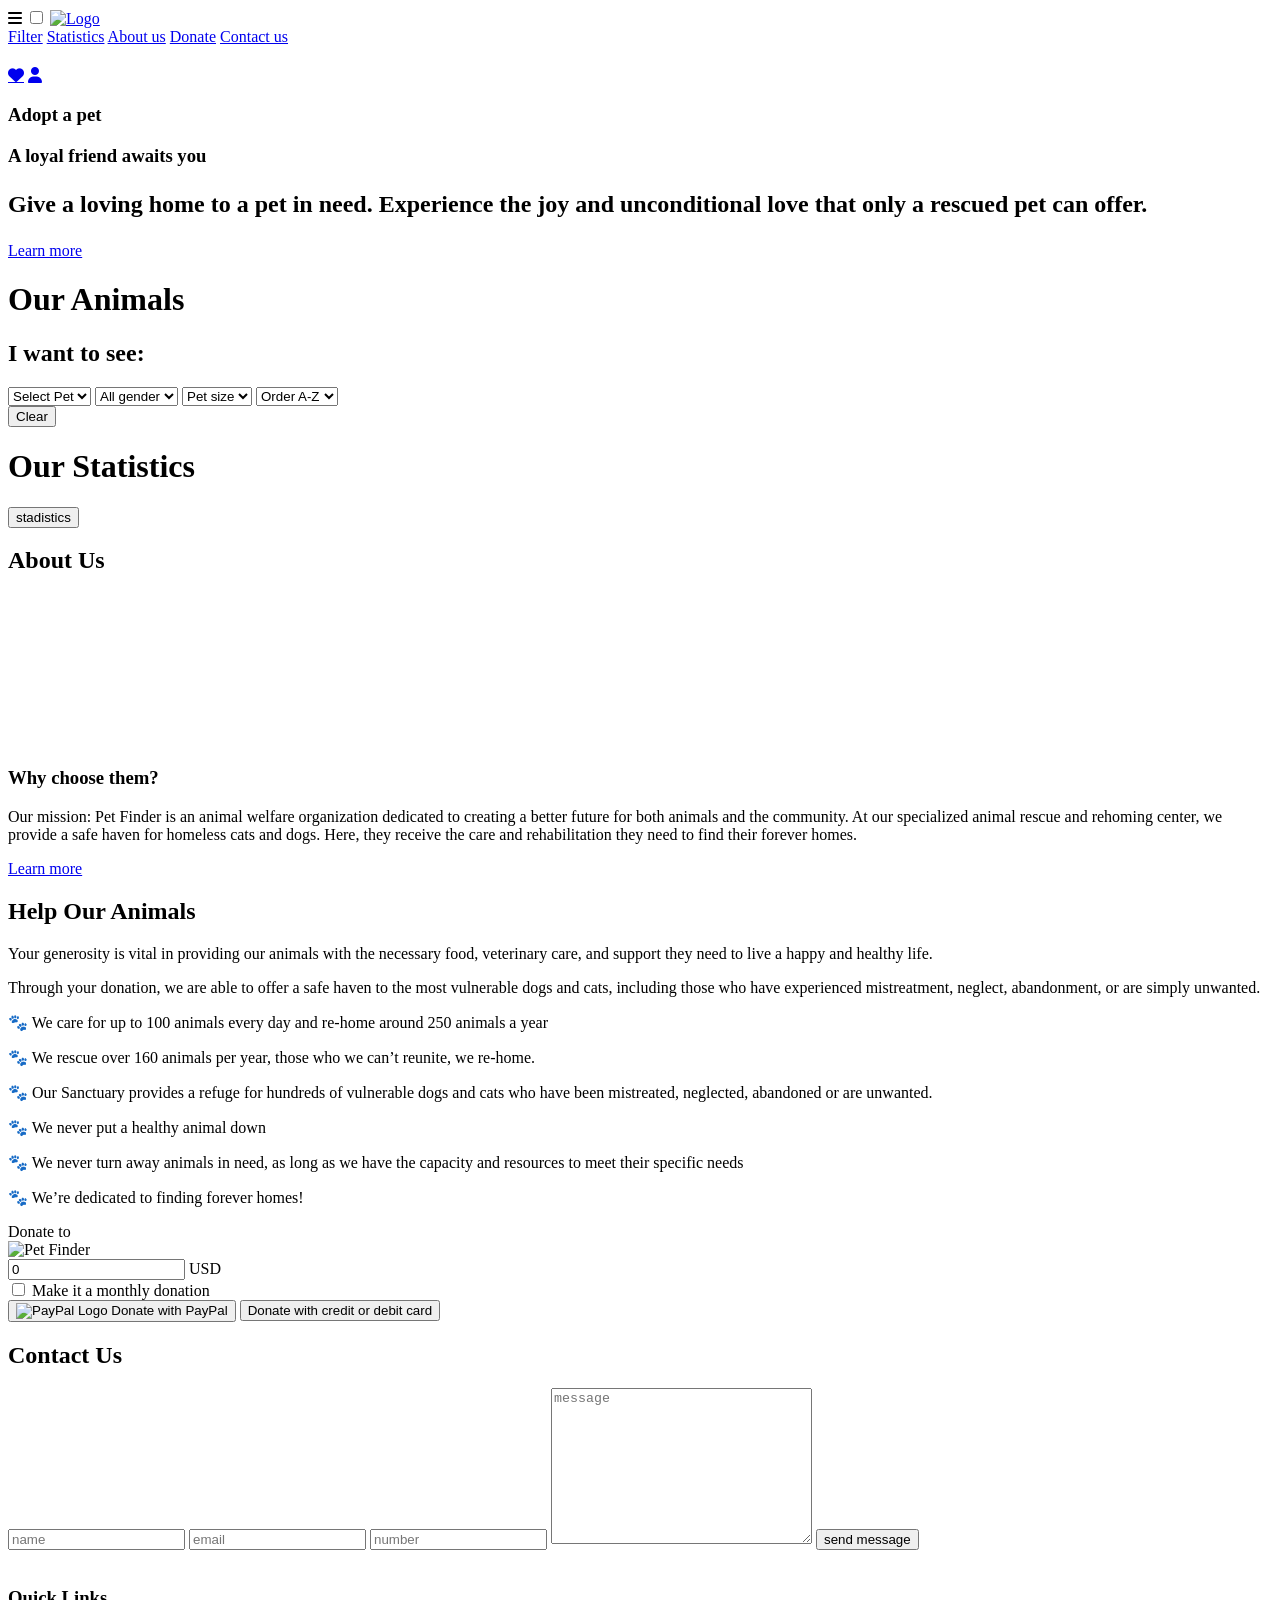
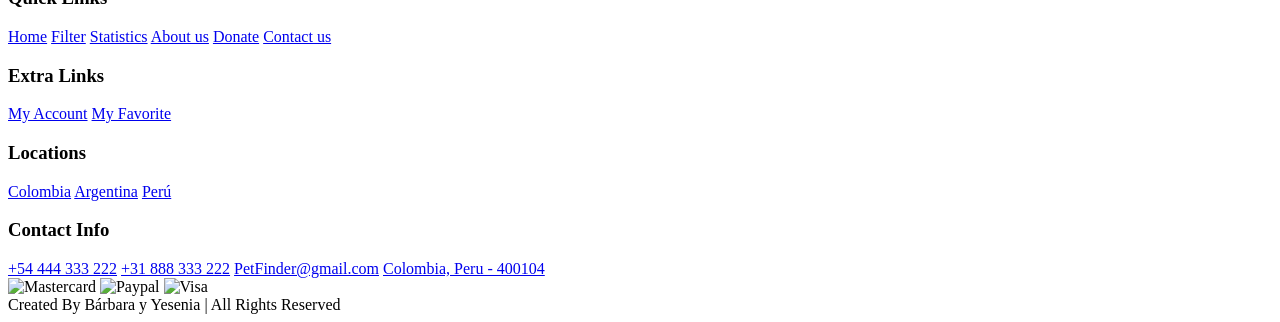
==== docs/index.html @ 709a4dfe "ultimos cambios para subir" ====
<!DOCTYPE html>
<html lang="en">

<head>
  <meta charset="utf-8">
  <meta http-equiv="X-UA-compatible" content="IE-edge">
  <meta name="viewport" content="width=device-width, initial-scale=1.0">
  <title>Pet Finder</title>

  <link rel="stylesheet" href="style.css">
  <link rel="stylesheet" href="https://cdnjs.cloudflare.com/ajax/libs/font-awesome/6.5.2/css/all.min.css">
</head>

<body>
  <header>
    <label for="toggler" class="fas fa-bars"></label>
    <input type="checkbox" name="" id="toggler">
    <a href="#"><img src="img/Logo (1).png" alt="Logo" class="logo"></a>
    <nav class="navbar">
      <a href="#filterSelect">Filter</a>
      <a href="#stadistics">Statistics</a>
      <a href="#animals">About us</a>
      <a href="#donate">Donate</a>
      <a href="#contact">Contact us</a>
    </nav>
    <h1></h1>
    <div class="icons">
      <a href="#" class="fas fa-heart"></a>
      <a href="#" class="fas fa-user"></a>
    </div>
  </header>

  <section class="home" id="home">
    <div class="content">
      <h3>Adopt a pet</h3>
      <h3><span>A loyal friend awaits you</span></h3>
      <h2>
        <p>Give a loving home to a pet in need. Experience the joy and unconditional love that only a rescued pet can
          offer.</p>
      </h2>
      <a href="#" class="btn">Learn more</a>
    </div>
  </section>

  <h1 class="heading" id="filterSelect"> Our Animals </h1>
  <main>
    <div class="filter-container">
      <h2 class="handle">
        <span class="label-style">I want to see:</span>
      </h2>
      <div class="content">
        <label for="filter-select"></label>
        <select id="filter-select" name="campo">
          <option value="">Select Pet</option>
          <option value="Dog">Dog</option>
          <option value="Cat">Cat</option>
        </select>

        <label for="gender-select"></label>
        <select id="gender-select" name="campo1" data-testid="select-filter">
          <option value="">All gender</option>
          <option value="Female">Female</option>
          <option value="Male">Male</option>
        </select>

        <label for="size-select"></label>
        <select id="size-select" name="campo2">
          <option value="">Pet size</option>
          <option value="Small">Small</option>
          <option value="Big">Big</option>
        </select>

        <label for="ordenar"></label>
        <select data-testid="select-sort" name="sort" id="ordenar">
          <option value="">Order A-Z</option>
          <option value="asc">A-Z</option>
          <option value="desc">Z-A</option>
        </select>

        <div id="button-container">
          <button id="reset-button">Clear</button>
        </div>
      </div>
    </div>
  </main>

  <div id="root" class="picture"></div>

  <h1 class="heading" id="stadistics"> Our Statistics</h1>
  <div class="contenedorStadisticas">
    <script type="text/javascript" src="https://www.gstatic.com/charts/loader.js"></script>
    <script type="text/javascript">
      google.charts.load('current', { 'packages': ['corechart'] });
      google.charts.setOnLoadCallback(drawChart);

      function drawChart() {
        var data = google.visualization.arrayToDataTable([
          ['Task', 'Hours per Day'],
          ['Dog', 50.50],
          ['Cat', 50.50],
          ['Male', 45.83],
          ['Female', 54.17],
          ['Small', 3.36],
          ['Big', 2.4],
        ]);

        var options = {
          width: 800,
          height: 600,
          pieSliceText: 'percentage',
        };

        var chart = new google.visualization.PieChart(document.getElementById('piechart'));
        chart.draw(data, options);
      }
    </script>
    <div id="chart_wrap">
      <div id="piechart"></div>
    </div>
    <div id="results"></div>
    <button id="compute-stats-btn">stadistics</button>
  </div>



  <section class="our" id="animals">
    <h1 class="heading">About Us</h1>
    <div class="row">
      <div class="video-contain">
        <video src="img/volunteer.mp4" loop autoplay muted></video>
      </div>
      <div class="content">
        <h3>Why choose them?</h3>
        <p>Our mission: Pet Finder is an animal welfare organization dedicated to creating a better future for both
          animals and the community. At our specialized animal rescue and rehoming center, we provide a safe haven for
          homeless cats and dogs. Here, they receive the care and rehabilitation they need to find their forever homes.
        </p>
        <a href="#" class="btn">Learn more</a>
      </div>
    </div>
  </section>
  <section>
    <h1 class="heading" id="donate"> Help Our Animals </h1>
    <div class="container-help-our-animals">
      <div class="content-help-our-animals">
        <p> Your generosity is vital in providing our animals with the necessary food, veterinary care, and support they
          need to live a happy and healthy life.</p>
        <p> Through your donation, we are able to offer a safe haven to the most vulnerable dogs and cats, including
          those who have experienced mistreatment, neglect, abandonment, or are simply unwanted.</p>
        <p> 🐾 We care for up to 100 animals every day and re-home around 250 animals a year</p>
        <p> 🐾 We rescue over 160 animals per year, those who we can’t reunite, we re-home.</p>
        <p> 🐾 Our Sanctuary provides a refuge for hundreds of vulnerable dogs and cats who have been mistreated,
          neglected, abandoned or are unwanted.</p>
        <p> 🐾 We never put a healthy animal down</p>
        <p> 🐾 We never turn away animals in need, as long as we have the capacity and resources to meet their specific
          needs</p>
        <p> 🐾 We’re dedicated to finding forever homes!</p>
      </div>
      <div class="donation-box">
        <span>Donate to</span>
        <div class="logo">
          <img src="img/Logo (1).png" alt="Pet Finder">
        </div>
        <div class="amount">
          <label for="donation-amount"></label>
          <input type="number" value="0" min="0" step="1" id="donation-amount">
          <span class="currency">USD</span>
        </div>
        <div class="checkbox-container">
          <label for="monthly-donation">
            <input type="checkbox" id="monthly-donation">
            <span class="make">Make it a monthly donation</span>
          </label>
        </div>
        <button class="paypal-button">
          <img
            src="https://images.crunchbase.com/image/upload/c_pad,h_256,w_256,f_auto,q_auto:eco,dpr_1/v1447476896/lcrdrlh1hfa0nbl9ycy3.png"
            alt="PayPal Logo" class="paypal-logo">
          Donate with PayPal
        </button>
        <button class="card-button">Donate with credit or debit card</button>
      </div>
    </div>
  </section>
  <section class="contact" id="contact">
    <h1 class="heading">Contact Us </h1>
    <div class="row">
      <form action="">
        <input type="text" placeholder="name" class="box">
        <input type="email" placeholder="email" class="box">
        <input type="number" placeholder="number" class="box">
        <textarea name="" class="box" placeholder="message" cols="30" rows="10"></textarea>
        <input type="submit" value="send message" class="btn">
      </form>
      <div class="image">
        <img src="img/send.png" alt="">
      </div>
    </div>
  </section>

  <section class="footer-top">
    <div class="footer-column">
      <div class="box">
        <h3>Quick Links</h3>
        <a href="#">Home</a>
        <a href="#">Filter</a>
        <a href="#">Statistics</a>
        <a href="#animals">About us</a>
        <a href="#donate">Donate</a>
        <a href="#contact">Contact us</a>
      </div>

      <div class="box">
        <h3>Extra Links</h3>
        <a href="#">My Account</a>
        <a href="#">My Favorite</a>
      </div>

      <div class="box">
        <h3>Locations</h3>
        <a href="#">Colombia</a>
        <a href="#">Argentina</a>
        <a href="#">Perú</a>
      </div>

      <div class="box">
        <h3>Contact Info</h3>
        <a href="#">+54 444 333 222</a>
        <a href="#">+31 888 333 222</a>
        <a href="mailto:PetFinder@gmail.com">PetFinder@gmail.com</a>
        <a href="#">Colombia, Peru - 400104</a>
        <div class="payment-methods">
          <img src="https://ps.w.org/woo-mpgs/assets/icon-256x256.jpg?rev=2087215" alt="Mastercard">
          <img src="https://cdn.iconscout.com/icon/free/png-256/free-paypal-58-711793.png?f=webp" alt="Paypal">
          <img src="https://companiesmarketcap.com/img/company-logos/256/V.png" alt="Visa">
        </div>
      </div>
    </div>
    <footer>
      <div class="highlight">Created By <span>Bárbara y Yesenia</span> | All Rights Reserved</div>
    </footer>
  </section>
  <script src="main.js" type="module"></script>
</body>

</html>
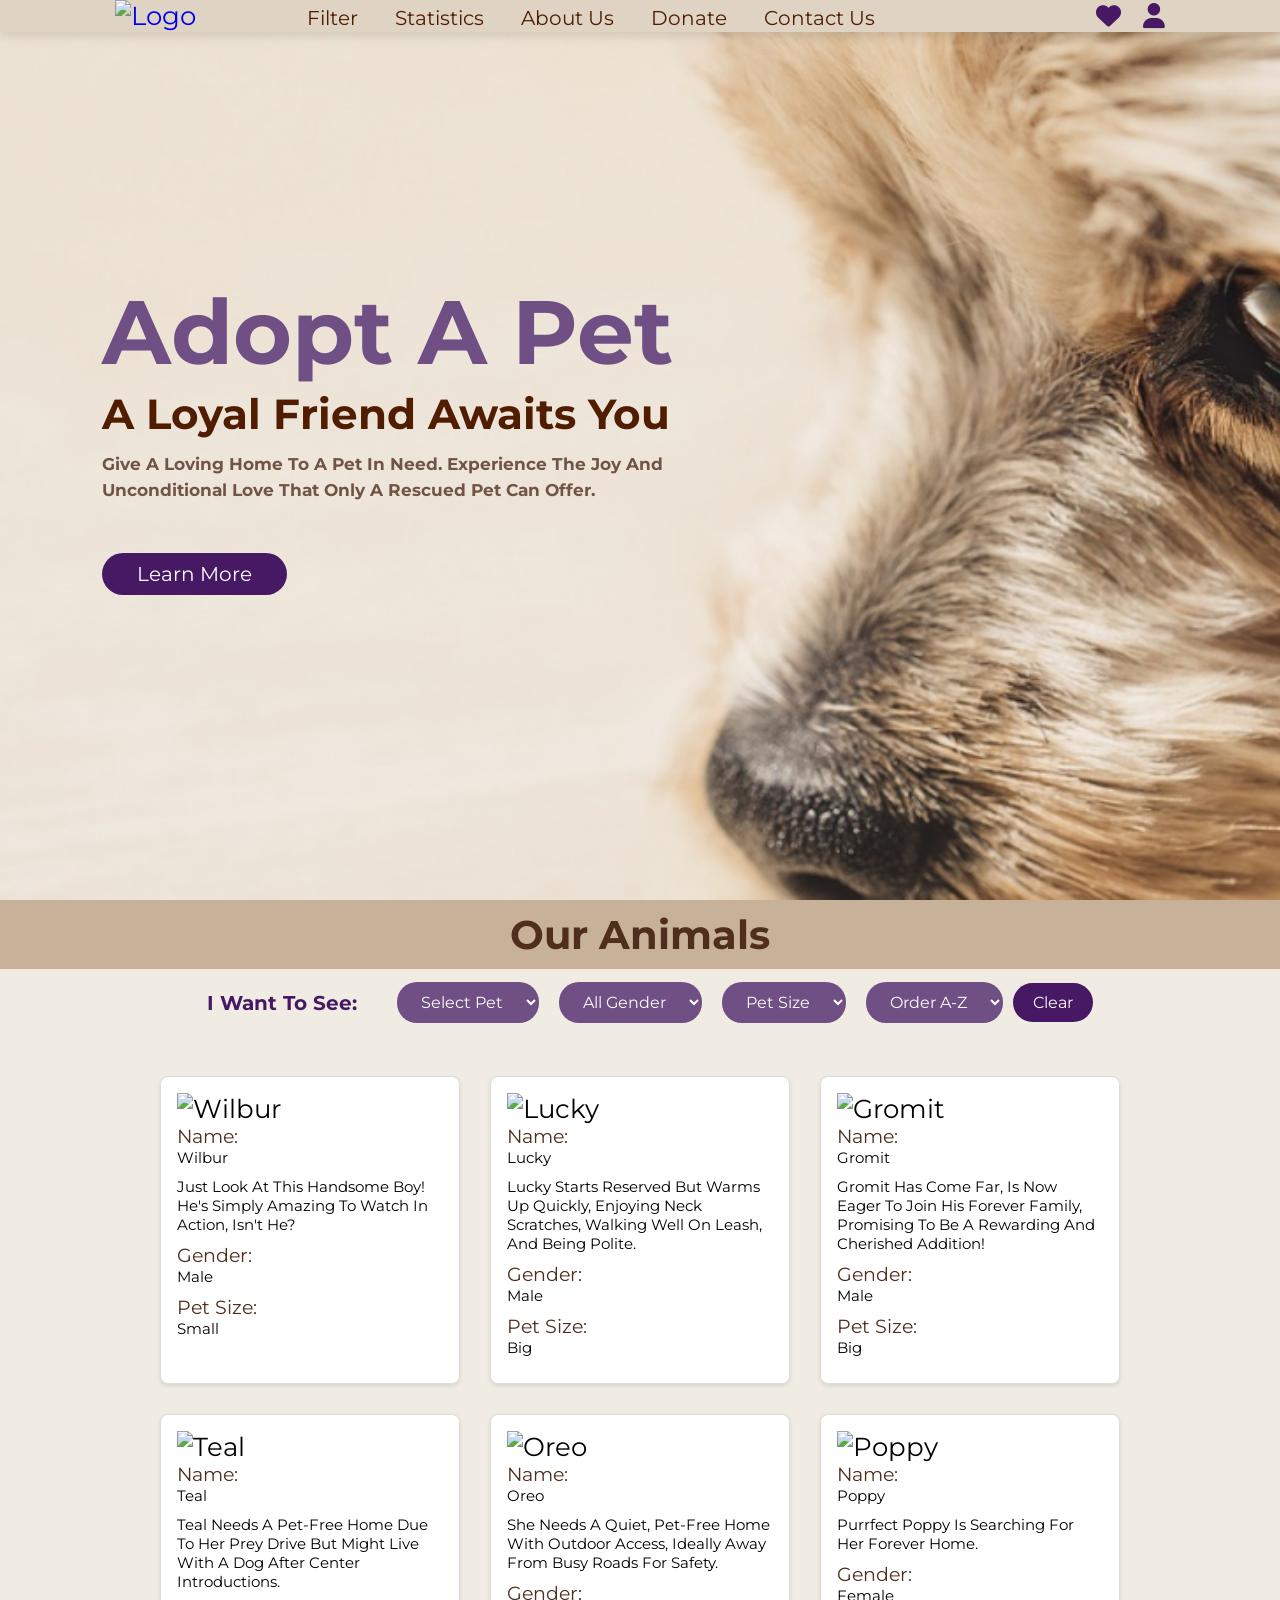
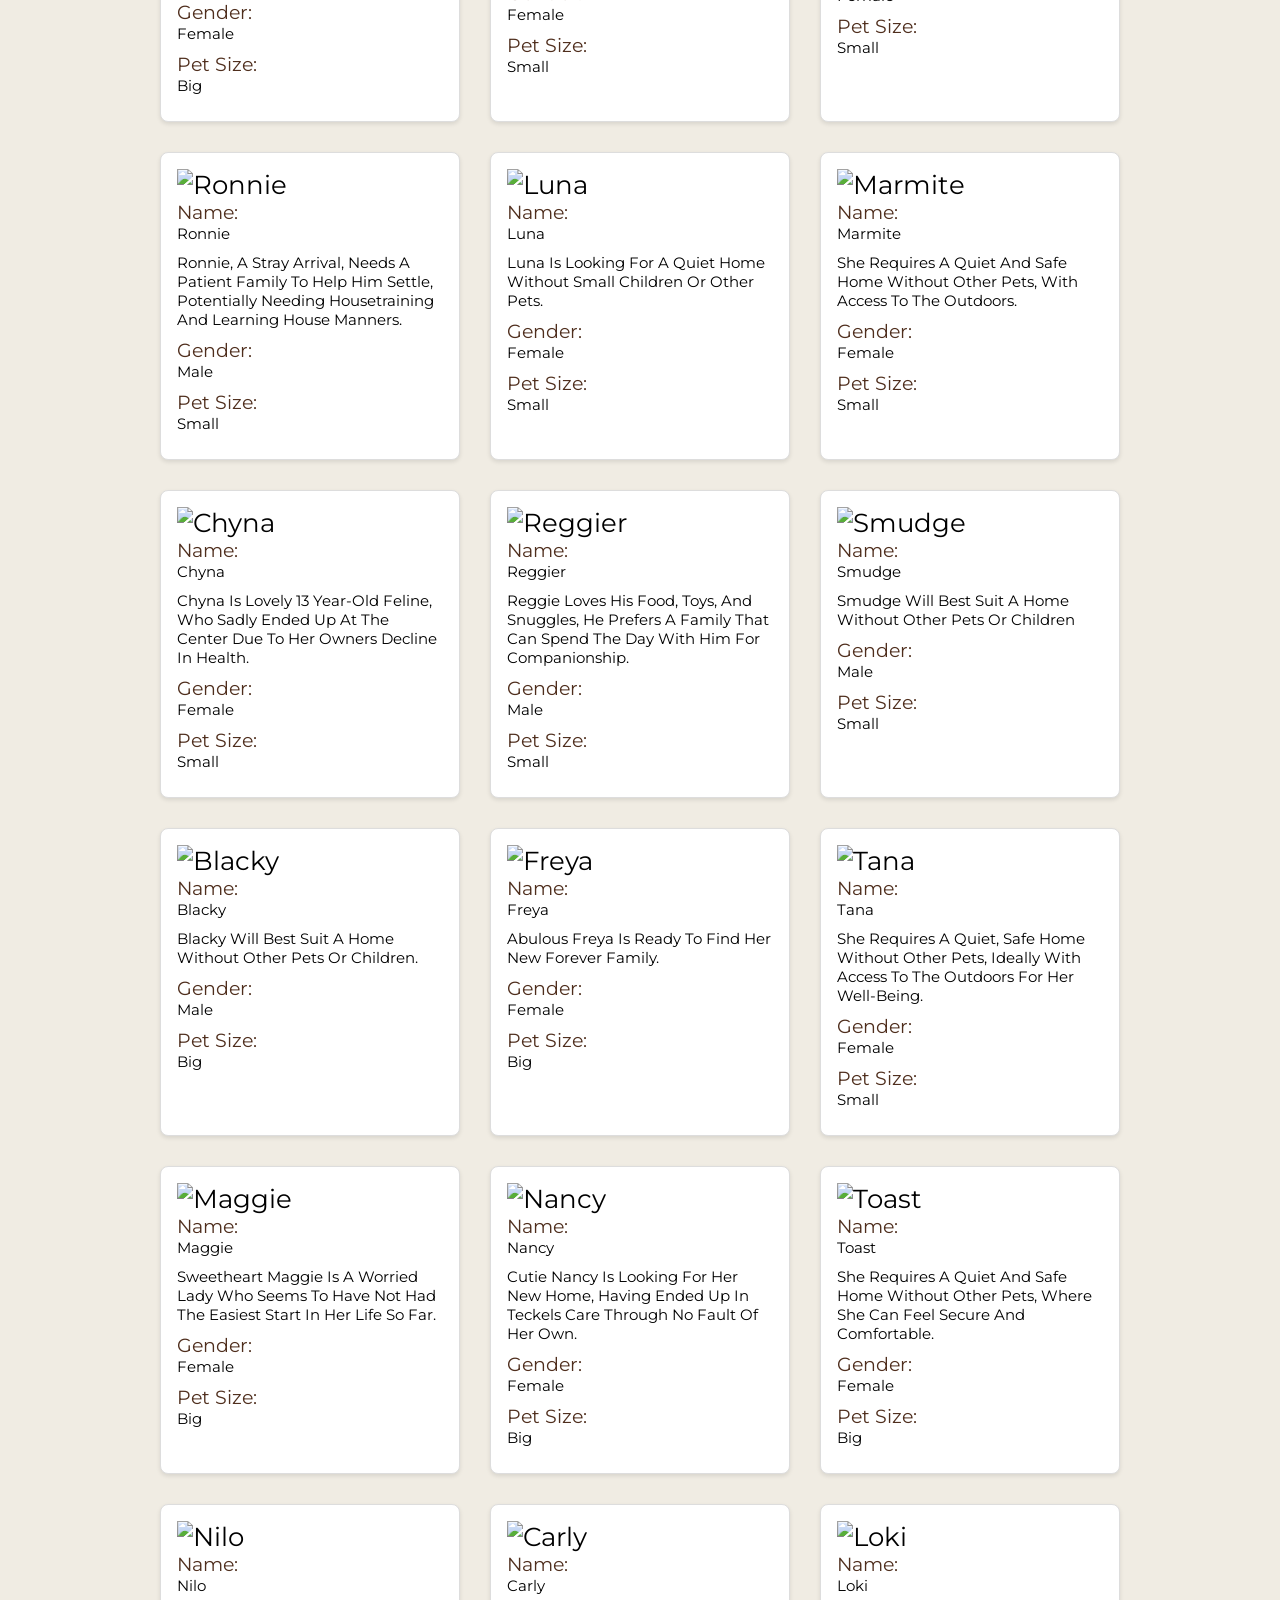
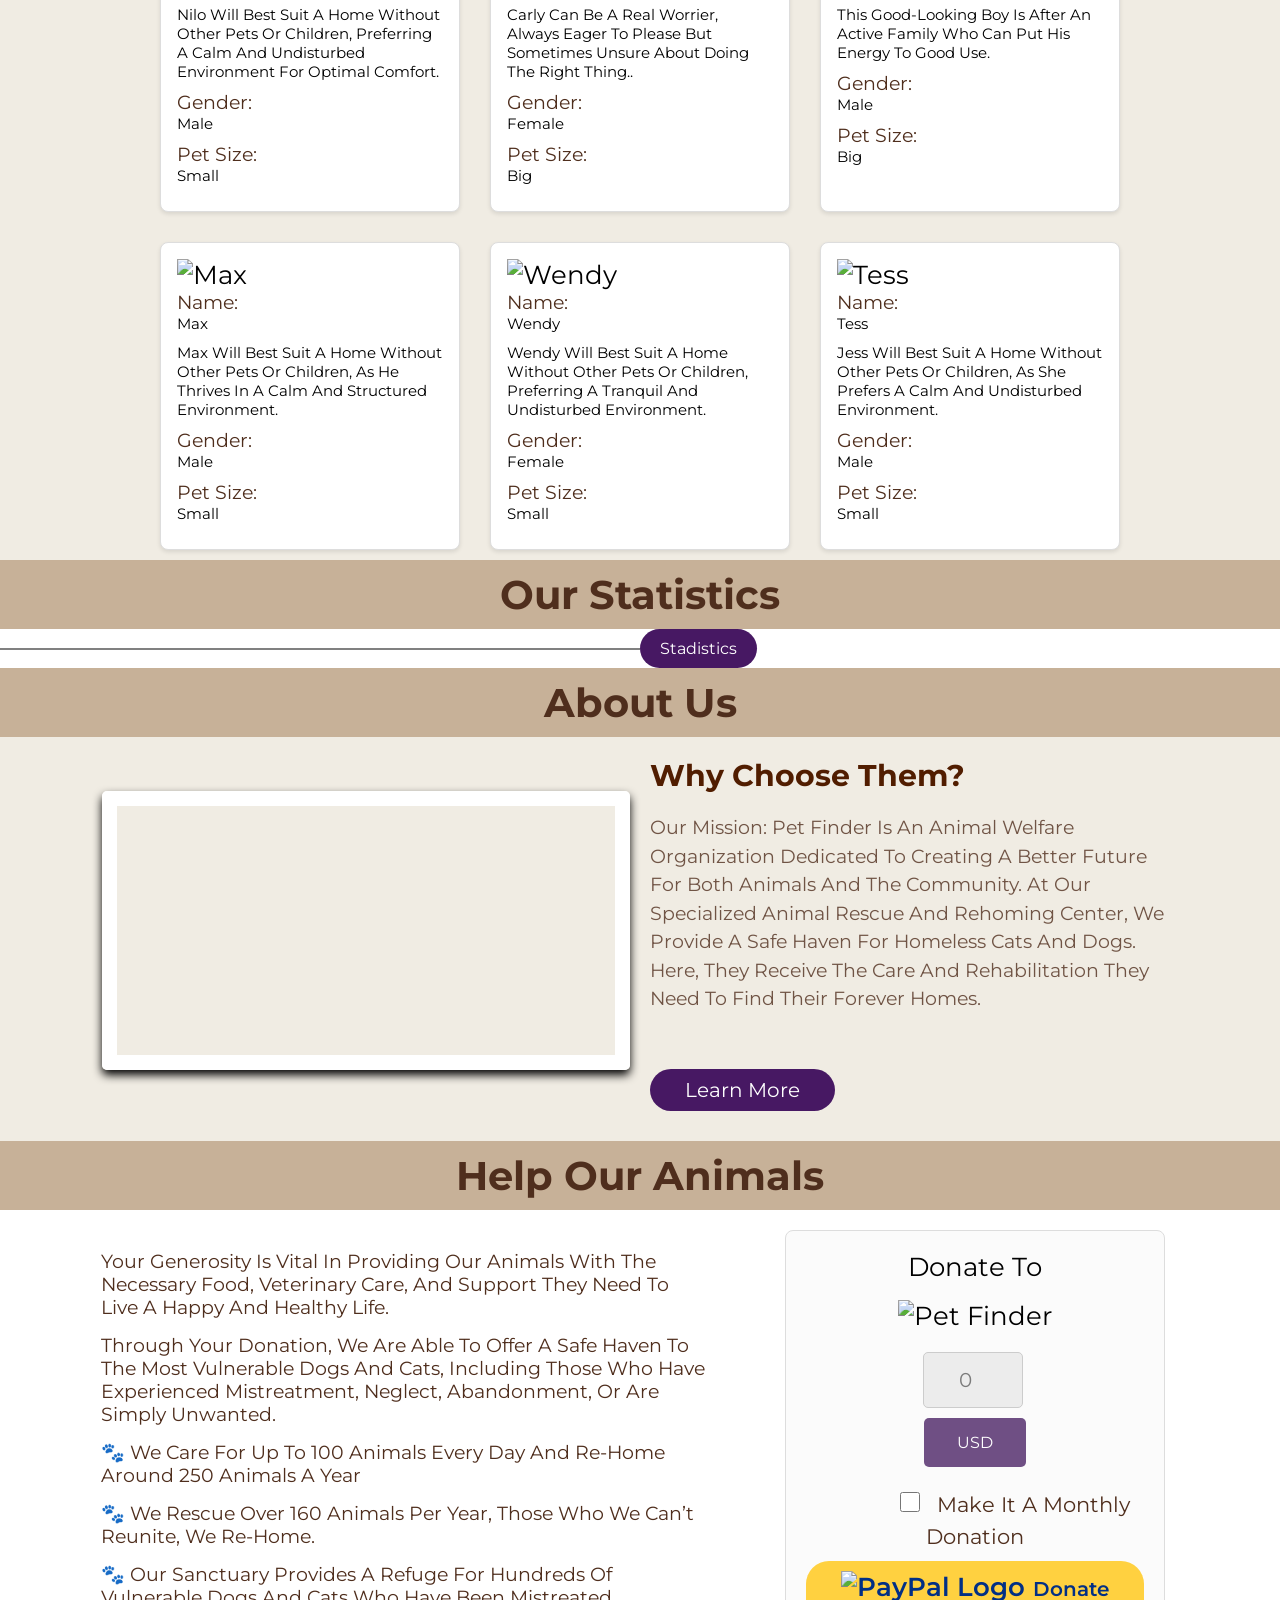
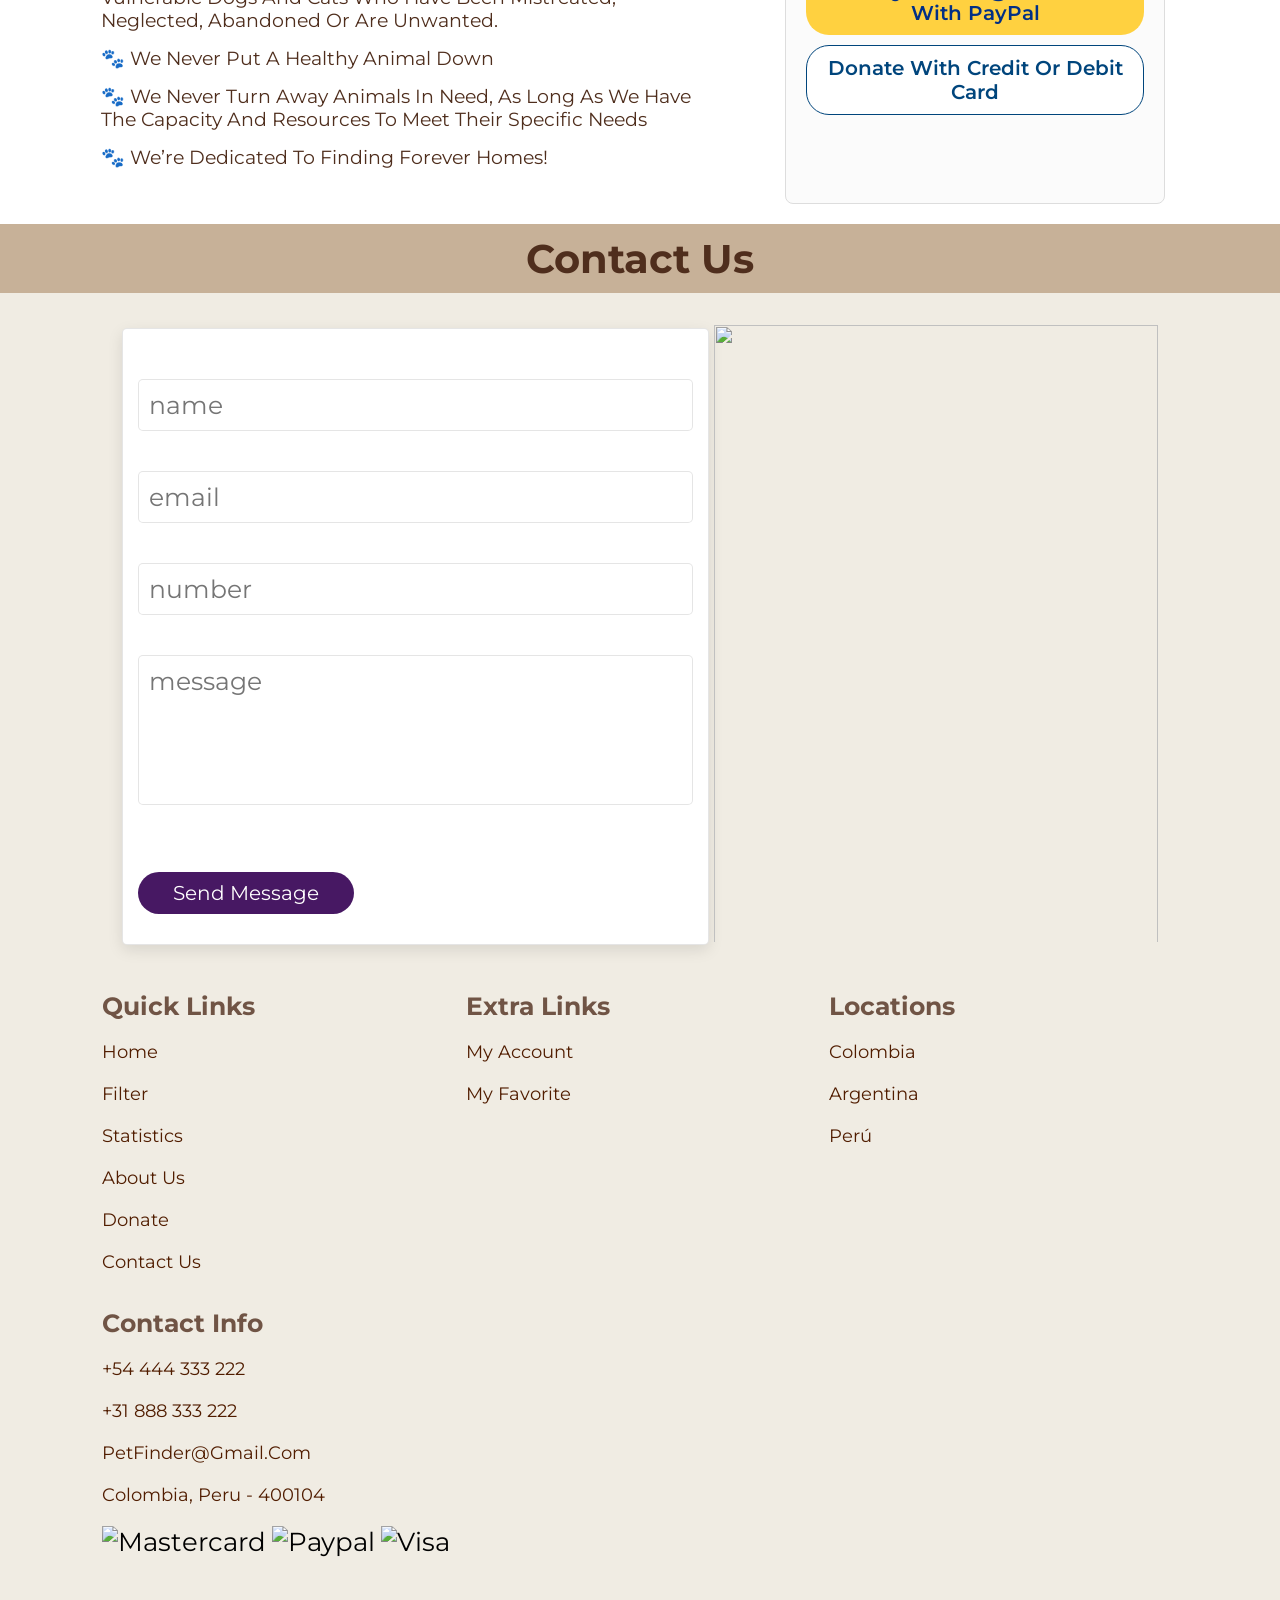
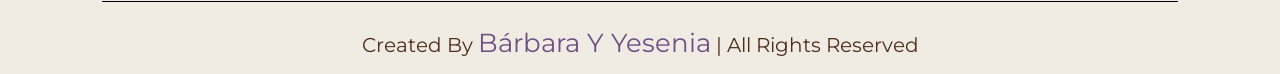
==== commit de8c1814: "corregir html" ====
--- a/docs/index.html
+++ b/docs/index.html
@@ -7,7 +7,7 @@
   <meta name="viewport" content="width=device-width, initial-scale=1.0">
   <title>Pet Finder</title>
 
-  <link rel="stylesheet" href="style.css">
+  <link rel="stylesheet" href="../src/style.css">
   <link rel="stylesheet" href="https://cdnjs.cloudflare.com/ajax/libs/font-awesome/6.5.2/css/all.min.css">
 </head>
 
@@ -240,7 +240,7 @@
       <div class="highlight">Created By <span>Bárbara y Yesenia</span> | All Rights Reserved</div>
     </footer>
   </section>
-  <script src="main.js" type="module"></script>
+  <script src="../src/main.js" type="module"></script>
 </body>
 
 </html>
--- a/src/style.css
+++ b/src/style.css
@@ -0,0 +1,891 @@
+@import url('https://fonts.googleapis.com/css2?family=Montserrat:ital,wght@0,100..900;1,100..900&display=swap');
+
+:root {
+  --purple: #471863;
+}
+
+* {
+  margin: 0;
+  padding: 0;
+  box-sizing: border-box;
+  font-family: "Montserrat", sans-serif;
+  outline: none;
+  border: none;
+  text-decoration: none;
+  text-transform: capitalize;
+  transition: .2s linear;
+  font-size: 26px;
+}
+
+
+html {
+  font-size: 62.5% !important;
+  scroll-behavior: smooth !important;
+  scroll-padding-top: 6rem !important;
+  overflow-x: hidden !important;
+}
+
+
+section {
+  padding: 0rem 8%;
+  background: #F0ECE3;
+}
+
+.heading {
+  text-align: center;
+  font-size: 4rem;
+  color: #4F2E1D;
+  padding: 1rem;
+  margin: 0rem -180px;
+  background: #C7B198;
+}
+
+
+.btn {
+  display: inline-block;
+  margin-top: 4rem;
+  border-radius: 5rem;
+  background: #471863;
+  color: #ffffff;
+  padding: .9rem 3.5rem;
+  cursor: pointer;
+  font-size: 2rem;
+}
+
+.btn:hover {
+  background-color: #6F4F84;
+}
+
+header {
+  position: fixed;
+  top: 0;
+  left: 0;
+  right: 0;
+  background: #DFD3C3;
+  padding: 0rem 9%;
+  display: flex;
+  align-items: center;
+  justify-content: space-between;
+  z-index: 1000;
+  box-shadow: 0 .5rem 1rem rgba(0, 0, 0, .1);
+}
+
+header .logo {
+  height: 85px;
+}
+
+header .navbar a {
+  font-size: 2rem;
+  color: #511D00;
+  padding: 0 1.5rem;
+}
+
+header .navbar a:hover {
+  color: #ffffff;
+}
+
+header .icons a {
+  font-size: 2.5rem;
+  color: #471863;
+  margin-left: 1.5rem;
+}
+
+header .icons a:hover {
+  color: #ffffff;
+}
+
+header #toggler {
+  display: none;
+}
+
+header .fa-bars {
+  font-size: 3rem;
+  color: #6F4F84;
+  border-radius: .5rem;
+  padding: .5rem .1.5rem;
+  cursor: pointer;
+  border: .1rem solid rgba(0, 0, 0, .3);
+  display: none;
+}
+
+.home {
+  display: flex;
+  align-items: center;
+  min-height: 100vh;
+  background: url('./img/image26.png') no-repeat;
+  background-size: cover;
+  background-position: center;
+}
+
+.home .content {
+  max-width: 68rem;
+}
+
+.home .content h3 {
+  font-size: 90px;
+  color: #6F4F84;
+  line-height: 55px;
+}
+
+.home .content span {
+  font-size: 42px;
+  color: #511D00;
+  padding: 1rem 0;
+  line-height: 55px;
+}
+
+.home .content p {
+  font-size: 1.7rem;
+  color: #705445;
+  padding: 0rem 0;
+  line-height: 1.5;
+}
+
+/* Aqui va contenedor stadisticas */
+.contenedorStadisticas {
+  display: flex;
+  align-items: center;
+  height: auto;
+  margin: 0;
+  text-align: center;
+}
+
+/* Aqui termina stadisticas */
+
+/* Aqui van los botones*/
+.filter-container {
+  display: flex;
+  align-items: center;
+  gap: 10px;
+  justify-content: center;
+  line-height: 65px;
+  background: #F0ECE3;
+}
+
+.label-style {
+  color: #471863;
+  padding: 10px 20px;
+  font-size: 20px;
+  text-align: center;
+}
+
+
+
+.content {
+  display: flex;
+  flex-wrap: wrap;
+  gap: 10px;
+  align-items: center;
+}
+
+
+select {
+  padding: 10px 20px;
+  font-size: 16px;
+  border: none;
+  cursor: pointer;
+  border-radius: 20px;
+  background-color: #6F4F84;
+  color: white;
+  transition: background-color 0.3s ease;
+}
+
+select:hover {
+  background-color: #8566A1;
+}
+
+
+#button-container {
+  display: flex;
+  align-items: center;
+  justify-content: center;
+}
+
+
+button {
+  padding: 10px 20px;
+  font-size: 16px;
+  border: none;
+  cursor: pointer;
+  border-radius: 20px;
+  background-color: #471863;
+  color: white;
+  transition: background-color 0.3s ease;
+}
+
+button:hover {
+  background-color: #8566A1;
+}
+
+/* Aqui terminan los botones*/
+
+/* aqqui comienza las cards*/
+
+div#root {
+  display: flex;
+  justify-content: center;
+  align-items: center;
+  min-height: 100vh;
+  background: #F0ECE3;
+}
+
+ul {
+  display: flex;
+  flex-wrap: wrap;
+  list-style: none;
+  justify-content: center;
+  gap: 10px;
+  max-width: 1340px;
+  padding-top: 30px;
+}
+
+.item {
+  background: white;
+  border: 1px solid #ddd;
+  border-radius: 8px;
+  box-shadow: 0 2px 4px rgba(0, 0, 0, 0.1);
+  margin: 10px;
+  width: 300px;
+  padding: 16px;
+  box-sizing: border-box;
+  transition: transform 0.2s;
+  display: flex;
+  flex-direction: column;
+  max-width: 300px;
+}
+
+.item:hover {
+  transform: scale(1.05);
+}
+
+.root #imageUrl {
+  width: 10%;
+  height: 10px;
+  object-fit: cover;
+  border-radius: 8px 8px 0 0;
+}
+
+dt {
+  margin: -20px 0 0px;
+  font-size: 19px;
+  color: #4F2E1D;
+  padding-top: 20px;
+
+}
+
+dd {
+  margin: 0 0 10px;
+  font-size: 15px;
+  color: #000000;
+
+}
+
+
+/*aqui termina las cards*/
+/* aqqui comienza help our animals*/
+.container-help-our-animals {
+  display: flex;
+  justify-content: space-between;
+  margin: 0px -155px;
+  padding-left: 134px;
+  padding-top: 20px;
+  padding-right: 168px;
+  padding-bottom: 20px;
+  background: white;
+}
+
+.content-help-our-animals {
+  width: 60%;
+  padding: 20px;
+
+}
+
+.content-help-our-animals p {
+  margin-bottom: 15px;
+  color: #4F2E1D;
+  font-size: 19px;
+}
+
+.donation-box {
+  width: 35%;
+  background: #FBFBFB;
+  padding: 20px;
+  text-align: center;
+  font-size: 20px;
+  border: 1px solid #ddd;
+  border-radius: 8px;
+}
+
+.donation-box h2 {
+  margin-top: 0;
+  font-family: "Montserrat", sans-serif;
+  color: #4F2E1D;
+
+}
+
+.logo img {
+  width: 265px;
+  height: auto;
+  margin-top: 17px;
+}
+
+.amount {
+  display: flex;
+  justify-content: center;
+  align-items: center;
+  margin: 20px 0;
+}
+
+.amount input {
+  width: 100px;
+  padding: 5px;
+  font-size: 1.2em;
+  text-align: right;
+  margin-right: 5px;
+}
+
+.amount {
+  display: flex;
+  align-items: center;
+  flex-direction: column;
+  align-items: center;
+}
+
+#donation-amount {
+  width: 100px;
+  padding: 15px;
+  border: 1px solid #ccc;
+  border-radius: 5px;
+  font-size: 20px;
+  text-align: center;
+  color: #7B7B7B;
+  margin-bottom: 10px;
+  background-color: #ECECEC;
+}
+
+.amount span {
+  font-size: 16px;
+}
+
+.currency {
+
+  padding: 15px 33px;
+  background-color: #6F4F84;
+  color: #ffffff;
+  border-radius: 5px;
+  display: flex;
+  justify-content: center;
+  text-align: center;
+}
+
+.checkbox-container {
+  display: flex;
+  align-items: center;
+}
+
+#monthly-donation {
+  margin-right: 10px;
+  margin-left: 79px;
+  width: 20px;
+  height: 20px;
+}
+
+.make {
+  font-size: 21px;
+  color: #4F2E1D;
+}
+
+.paypal-button {
+  display: block;
+  align-items: center;
+  width: 100%;
+  border-radius: 23px;
+  padding: 10px;
+  margin: 10px 0;
+  background-color: #FFD140;
+  color: #022F85;
+  border: none;
+  cursor: pointer;
+  font-size: 1em;
+  font-weight: 600;
+}
+
+.paypal-logo {
+  margin-bottom: -10px;
+  width: 32px;
+  height: auto;
+  margin-right: 2px;
+
+}
+
+/* CARD STYLES */
+
+.card-image {
+  width: 100%;
+  height: 200px;
+  object-fit: cover;
+}
+
+.card-button {
+  display: block;
+  width: 100%;
+  border-radius: 23px;
+  padding: 10px;
+  margin: 10px 0;
+  border: 1px solid #022F85;
+  cursor: pointer;
+  font-size: 1em;
+  font-weight: 600;
+}
+
+.card-button {
+  background-color: white;
+  color: #00457C;
+  border: 1px solid #00457C;
+}
+
+.paypal-button:hover {
+  background-color: #f2d883;
+}
+
+.card-button:hover {
+  background-color: #b3ceff;
+}
+
+/* aqqui termina help our animals*/
+.our .row {
+  display: flex;
+  align-items: center;
+  gap: 2rem;
+  flex-wrap: wrap;
+  padding: 2rem 0;
+  padding-bottom: 3rem;
+}
+
+.our .row .video-contain {
+  flex: 1 1 40rem;
+  position: relative;
+}
+
+.our .row .video-contain video {
+  width: 100%;
+  border: 1.5rem solid #fff;
+  border-radius: .5rem;
+  box-shadow: 0 .5rem 1rem rgba(0, 0, 0.1);
+  height: 100%;
+  object-fit: cover;
+}
+
+
+.our .row .content {
+  flex: 1 1 40rem;
+}
+
+.our .row .content h3 {
+  font-size: 3rem;
+  color: #511D00;
+}
+
+.our .row .content p {
+  font-size: 19px;
+  color: #705445;
+  padding: .5rem 0;
+  padding-top: 1rem;
+  line-height: 1.5;
+}
+
+.contact .row {
+  display: flex;
+  flex-wrap: wrap-reverse;
+  gap: 0.5rem;
+  align-items: center;
+  padding: 2rem;
+}
+
+.contact .row form {
+  flex: 2 32 50rem;
+  padding: 3rem 1.5rem;
+  box-shadow: 0 .5rem 1.5rem rgba(0, 0, 0, .1);
+  border: .1rem solid rgba(0, 0, 0, .1);
+  background: #fff;
+  border-radius: 0.5rem;
+}
+
+/*
+.contact .row form{
+  flex: 1 1 40rem;
+  padding: 2rem 2.5rem;
+  box-shadow: 0 .5rem 1.5rem rgba(0, 0, 0, .1);
+  border: .1rem solid rgba(0, 0, 0, .2);
+  background: #fff;
+  border-radius: .5rem;
+}
+
+*/
+
+
+
+
+.contact .row .image {
+  flex: 1 1 40rem;
+}
+
+.contact .row .image img {
+  width: 100%;
+  padding-top: 12px;
+  height: 629px;
+}
+
+.contact .row form .box {
+  padding: 1rem;
+  font-size: 2.5rem;
+  color: #4F2E1D;
+  text-transform: none;
+  border: .1rem solid rgba(0, 0, 0, .1);
+  border-radius: .5rem;
+  margin: 2rem 0;
+  width: 100%;
+}
+
+.contact .row form .box:focus {
+  border-color: #6F4F84;
+}
+
+.contact .row form textarea {
+  height: 15rem;
+  resize: none;
+}
+
+.footer-top .footer-column {
+  display: flex;
+  flex-wrap: wrap;
+  gap: 1.5rem;
+}
+
+.footer-top .footer-column .box {
+  flex: 1 1 25rem;
+  border: none;
+}
+
+.footer-top .footer-column .box h3 {
+  color: #705445;
+  font-size: 2.5rem;
+  padding: 1rem 0;
+}
+
+.footer-top .footer-column .box a {
+  display: block;
+  color: #511D00;
+  font-size: 1.8rem;
+  padding: 1rem 0;
+}
+
+.footer-top .footer-column .box a:hover {
+  color: #6F4F84;
+  text-decoration: underline;
+}
+
+.footer-top .footer-column .box img {
+  margin-top: 1rem;
+}
+
+.highlight {
+  text-align: center;
+  padding: 1.5rem;
+  margin-top: 1.5rem;
+  padding-top: 2.5rem;
+  font-size: 2rem;
+  color: #4F2E1D;
+  border-top: .1rem solid rgb(0, 0, 0);
+}
+
+.highlight span {
+  color: #6F4F84;
+}
+
+
+.payment-methods {
+  display: flex;
+  gap: 6px;
+}
+
+.payment-methods img {
+  height: 60px;
+}
+
+
+
+
+
+
+
+
+
+
+
+
+
+
+
+
+
+
+
+
+
+
+
+
+
+
+
+
+
+
+
+
+
+
+/*
+.footer-column {
+  flex: 1;
+  padding: 0 20px;
+}
+
+.footer-column h3 {
+  margin-bottom: 15px;
+  color: #511D00;
+}
+
+.footer-column ul {
+  list-style: none;
+  padding: 0;
+}
+
+.footer-column ul li {
+  margin-bottom: 10px;
+}
+
+.footer-column ul li a {
+  color: #511D00;
+  text-decoration: none;
+  font-size: 1.5rem;
+}
+
+.footer-column ul li a:hover {
+  text-decoration: underline;
+}
+
+.payment-methods img {
+  width: 30px;
+  margin-right: 50px;
+  
+}
+
+
+footer{
+  text-align: center; 
+  padding: 1rem;
+  margin: 2rem 0;
+  font-size: 3.5rem;
+  color: #511D00;
+  line-height: 1.5;
+}
+footer p {
+  margin: 0;
+}
+footer .highlight {
+  color: #471863;
+}
+footer::before {
+  content: "";
+  display: block;
+  width: 100%;
+  height: 1px;
+  background-color: gray; 
+  margin-bottom: 10px; 
+}
+
+*/
+
+
+
+
+@media (max-width: 991px) {
+
+  .content-help-our-animals,
+  .donation-box {
+    width: 100%;
+    margin: 10px 0;
+    padding: 10px;
+  }
+
+  .container-help-our-animals {
+    flex-direction: column;
+    padding: 0;
+    margin: 0;
+  }
+}
+
+@media (max-width: 768px) {
+  .heading {
+    font-size: 3rem;
+    padding: 1rem 0;
+  }
+
+  .content-help-our-animals p {
+    font-size: 17px;
+  }
+
+  .amount input {
+    font-size: 1em;
+  }
+
+  .make {
+    font-size: 19px;
+  }
+}
+
+
+@media (max-width: 991px) {
+  .filter-container {
+    flex-direction: column;
+    align-items: center;
+  }
+
+  .label-style {
+    font-size: 18px;
+  }
+
+  select {
+    width: 100%;
+    max-width: 300px;
+  }
+
+  button {
+    width: 100%;
+    max-width: 300px;
+  }
+}
+
+@media (max-width: 768px) {
+  .label-style {
+    font-size: 16px;
+  }
+
+  select,
+  button {
+    padding: 8px 15px;
+    font-size: 14px;
+  }
+}
+
+
+
+
+
+
+
+
+
+
+@media (max-width:991px) {
+
+  html {
+    font-size: 55%;
+  }
+
+  header {
+    padding: 2rem;
+  }
+
+  section {
+    padding: 2rem;
+  }
+
+  .home {
+    background-position: left;
+  }
+}
+
+@media (max-width:768px) {
+
+  header .fa-bars {
+    display: block;
+  }
+
+  header .navbar {
+    position: absolute;
+    top: 100%;
+    left: 0;
+    right: 0;
+    background-color: #C7B198;
+    border-top: .1rem solid rgba(0, 0, 0, .1);
+    clip-path: polygon(0 0, 100% 0, 100% 0, 0 0);
+  }
+
+  header #toggler:checked~.navbar {
+    clip-path: polygon(0 0, 100% 0, 100% 100%, 0% 100%);
+  }
+
+  header .navbar a {
+    margin: 1.5rem;
+    padding: 1.5rem;
+    background: #DFD3C3;
+    border: .1rem solid rgba(0, 0, 0, .1);
+    display: block;
+  }
+
+  .home .content h3 {
+    font-size: 5rem;
+  }
+
+  .home .content span {
+    font-size: 2.5rem;
+  }
+
+  .contenedorStadisticas {
+    display: none;
+  }
+
+}
+
+@media (max-width:450px) {
+
+  html {
+    font-size: 50%;
+  }
+
+  .heading {
+    font-size: 3rem;
+
+  }
+
+}
+
+#chart_wrap {
+  border: 1px solid gray;
+  height: 0;
+  overflow: hidden;
+  width: 50%;
+  height: 20%;
+}
+
+
+#piechart {
+  width: 100%;
+}
+@media (max-width: 991px) {
+  #chart_wrap {
+    width: 70%; 
+    height: 30%; 
+  }
+}
+
+
+@media (max-width: 768px) {
+  #chart_wrap {
+    width: 90%; 
+    height: 40%; 
+  }
+}
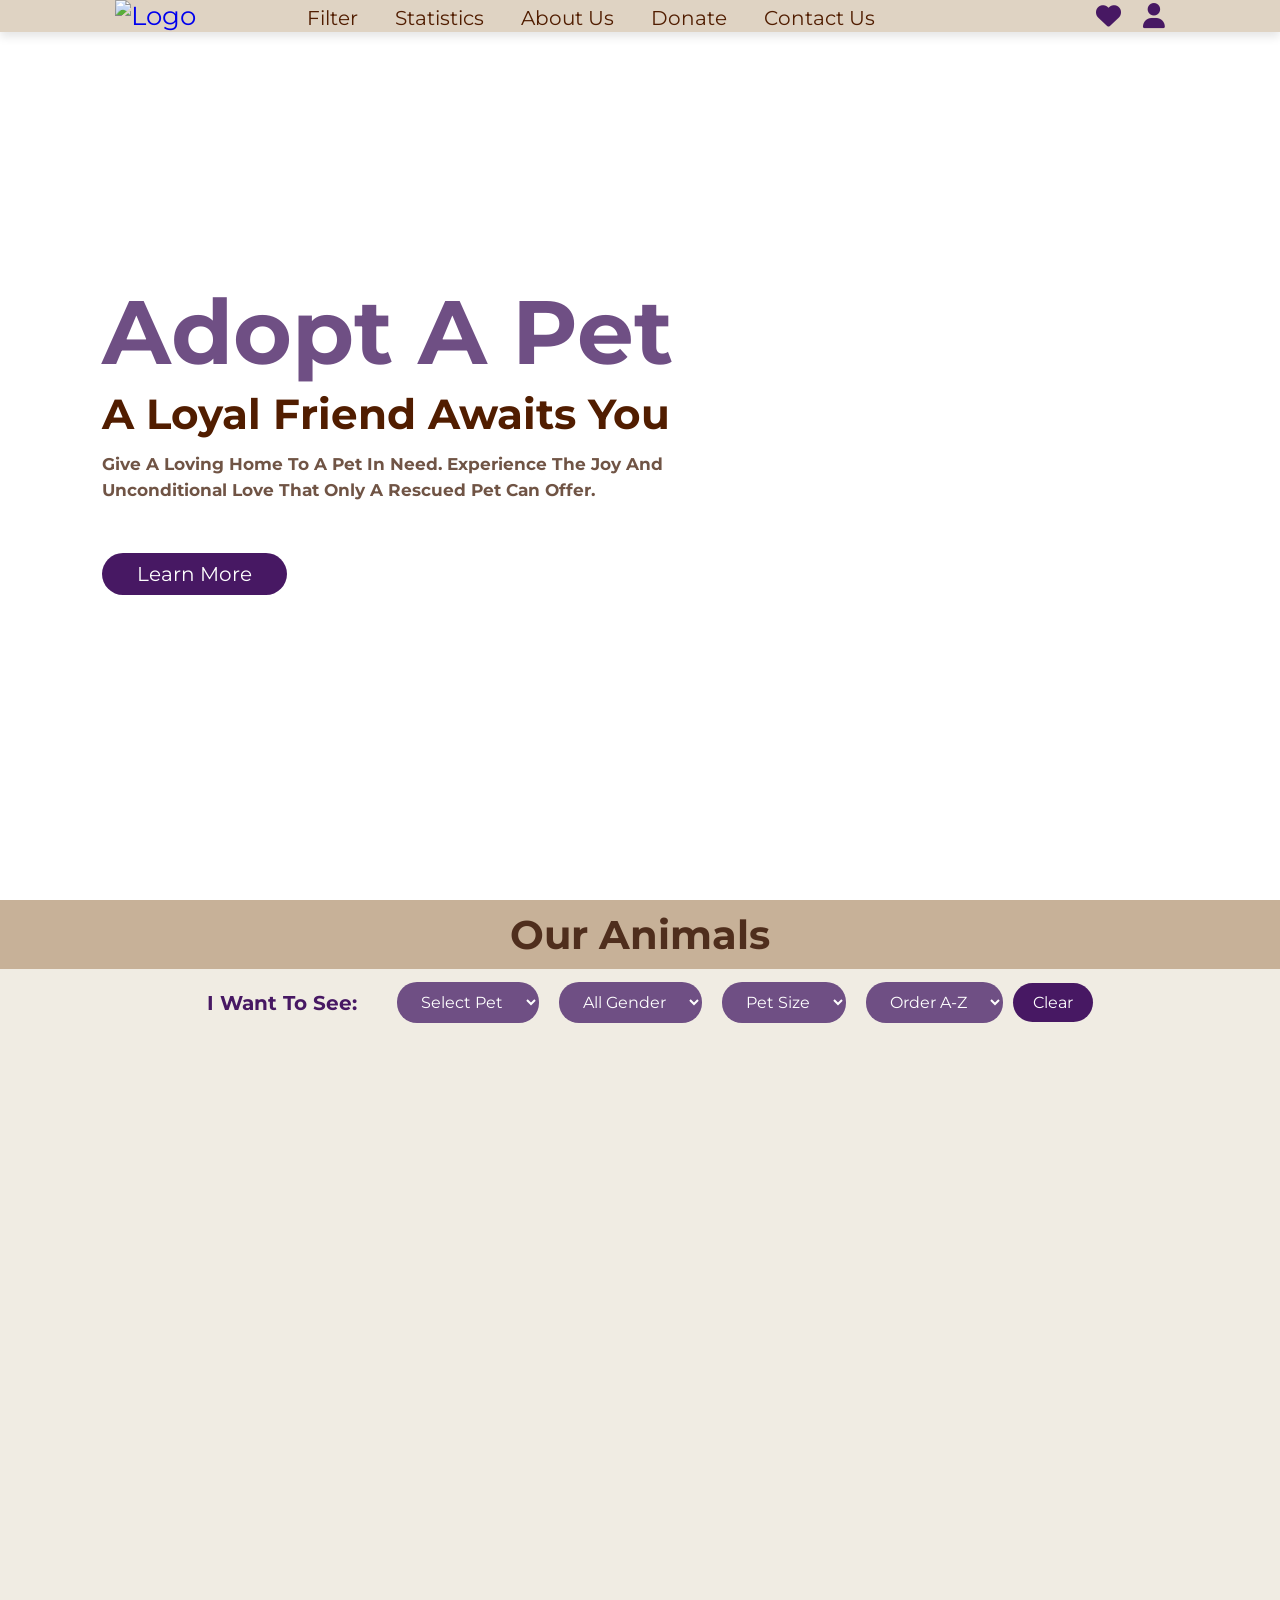
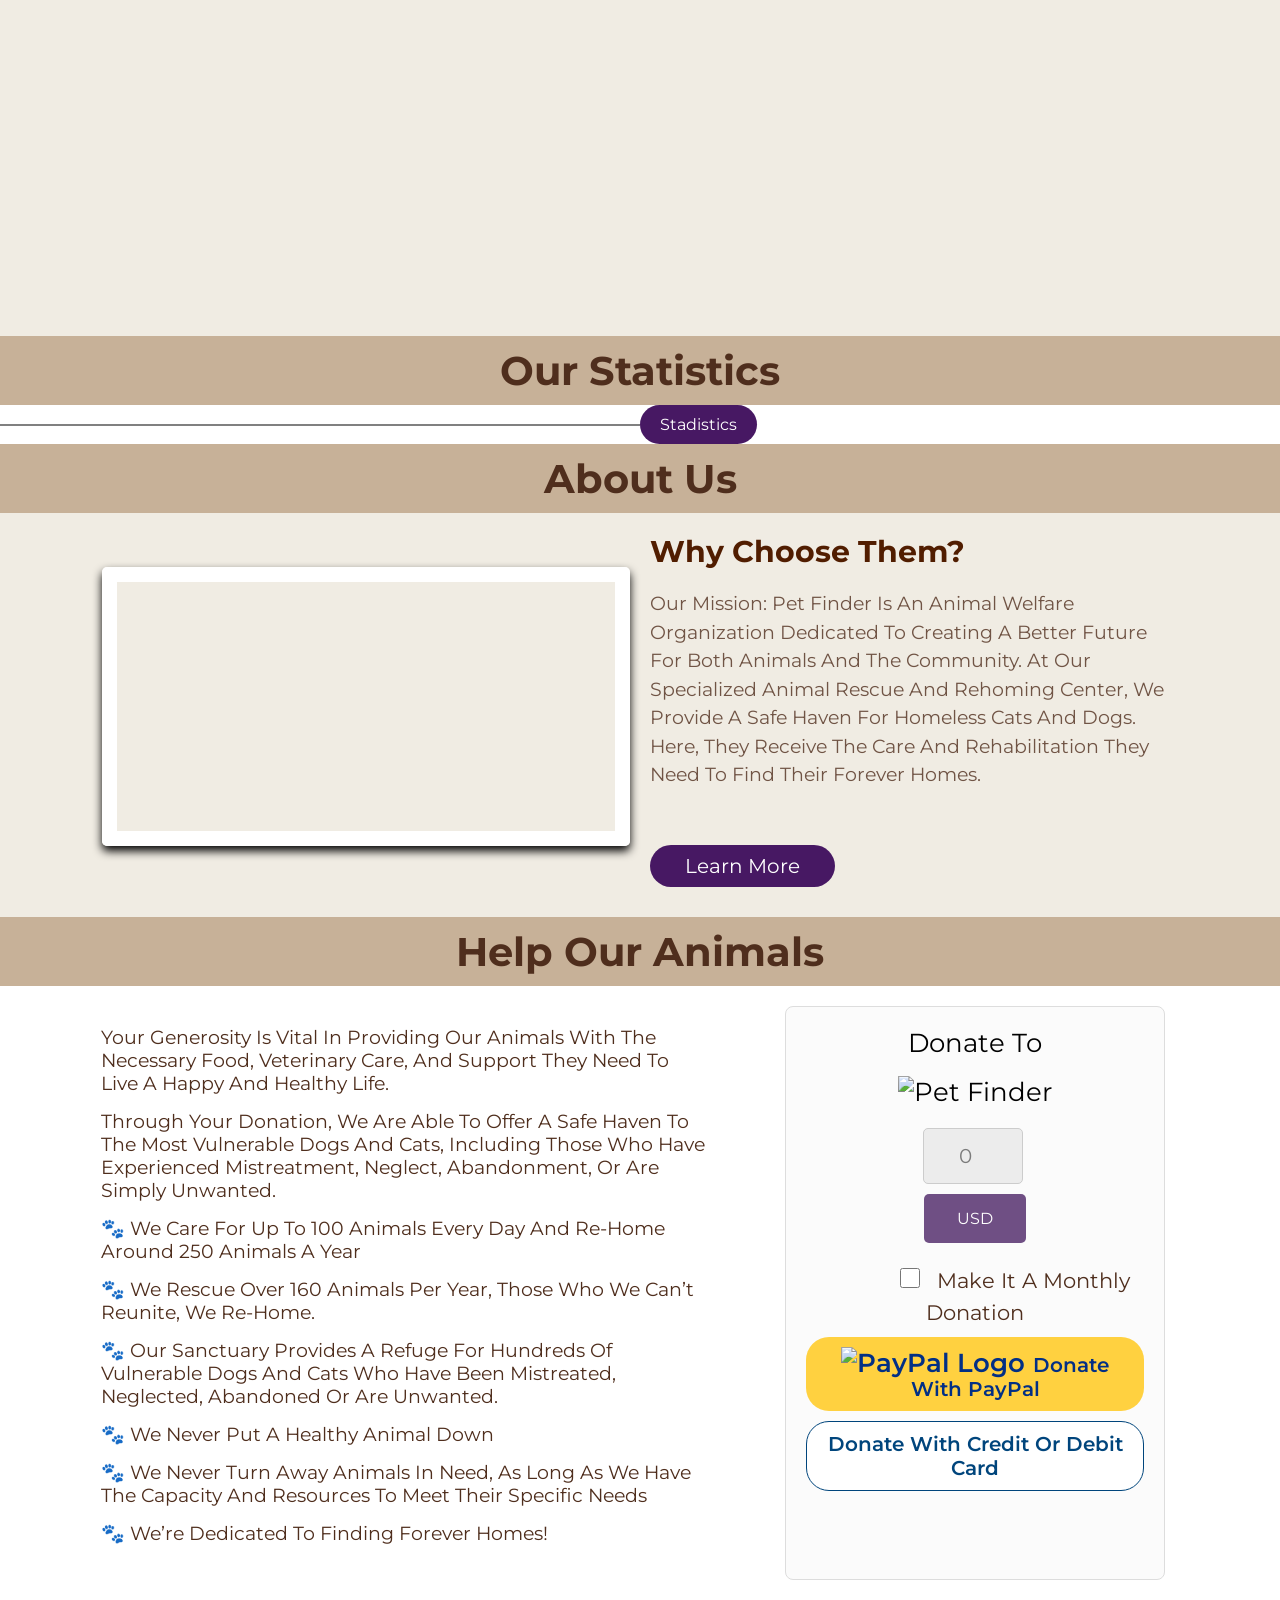
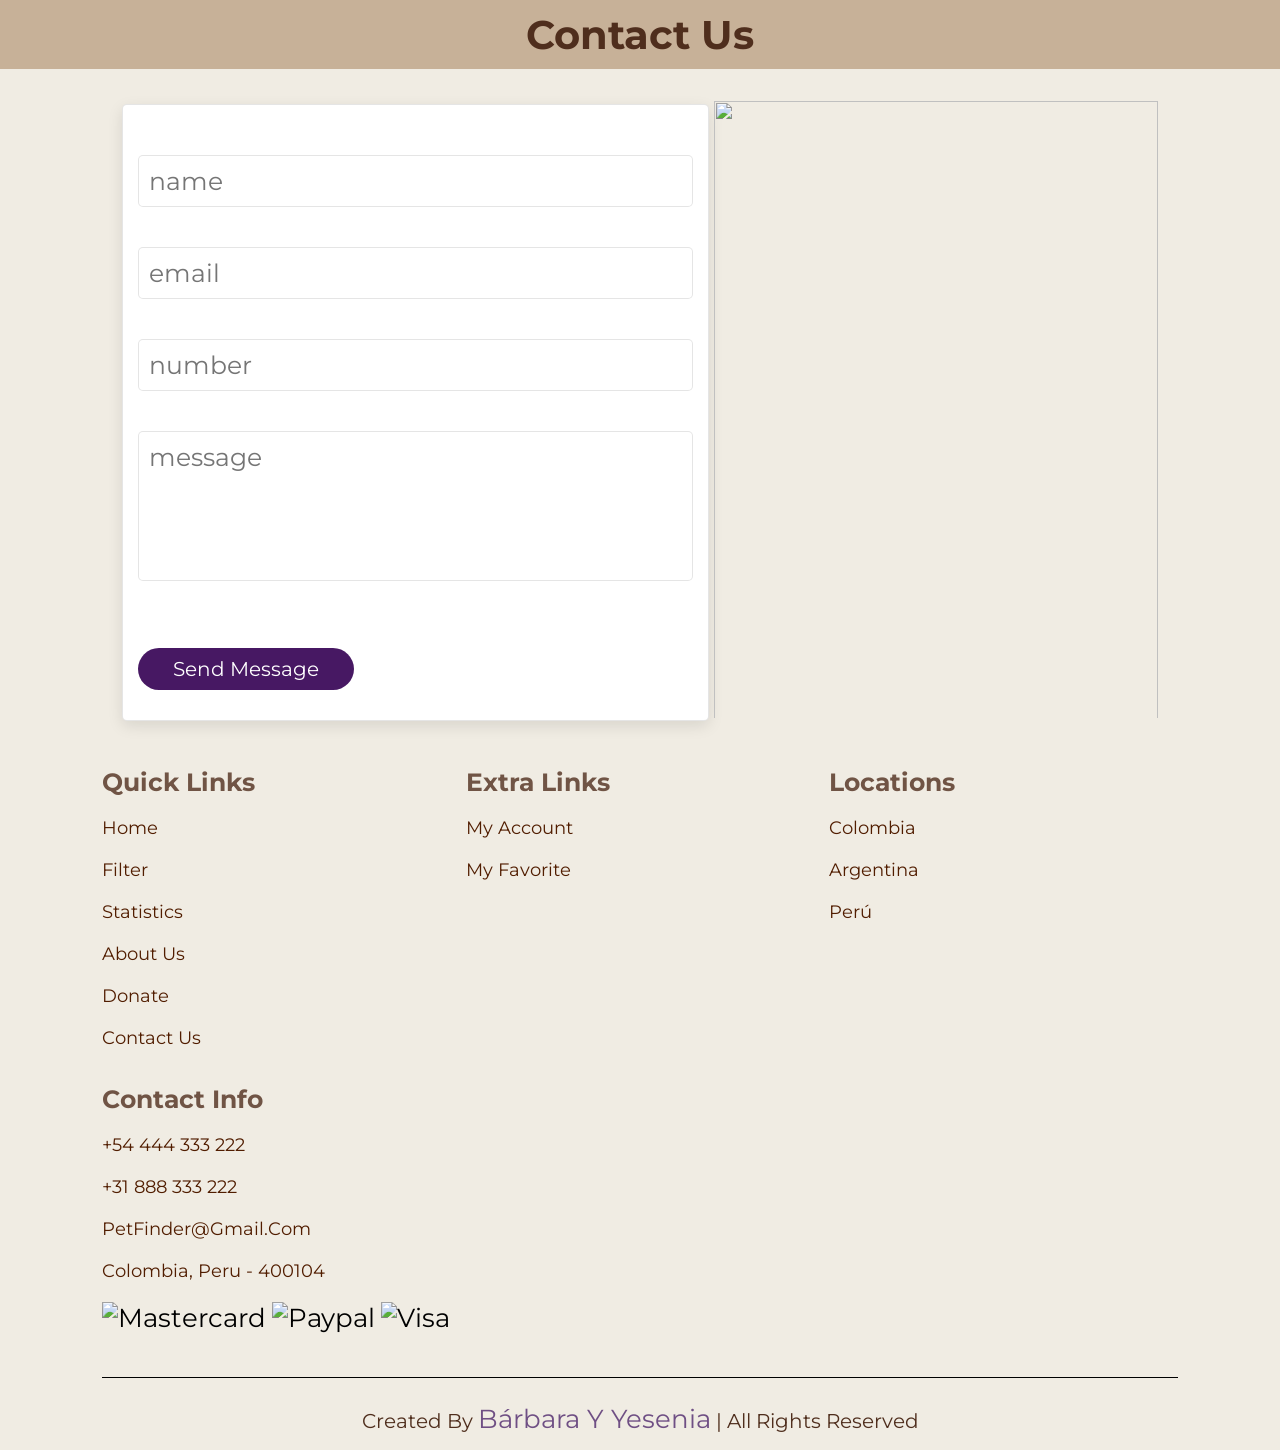
==== commit 070b0b07: "corregir html, javascript y css" ====
--- a/docs/index.html
+++ b/docs/index.html
@@ -7,7 +7,7 @@
   <meta name="viewport" content="width=device-width, initial-scale=1.0">
   <title>Pet Finder</title>
 
-  <link rel="stylesheet" href="../src/style.css">
+  <link rel="stylesheet" href="style.css">
   <link rel="stylesheet" href="https://cdnjs.cloudflare.com/ajax/libs/font-awesome/6.5.2/css/all.min.css">
 </head>
 
@@ -240,7 +240,7 @@
       <div class="highlight">Created By <span>Bárbara y Yesenia</span> | All Rights Reserved</div>
     </footer>
   </section>
-  <script src="../src/main.js" type="module"></script>
+  <script src="main.js" type="module"></script>
 </body>
 
 </html>
--- a/docs/style.css
+++ b/docs/style.css
@@ -0,0 +1,891 @@
+@import url('https://fonts.googleapis.com/css2?family=Montserrat:ital,wght@0,100..900;1,100..900&display=swap');
+
+:root {
+  --purple: #471863;
+}
+
+* {
+  margin: 0;
+  padding: 0;
+  box-sizing: border-box;
+  font-family: "Montserrat", sans-serif;
+  outline: none;
+  border: none;
+  text-decoration: none;
+  text-transform: capitalize;
+  transition: .2s linear;
+  font-size: 26px;
+}
+
+
+html {
+  font-size: 62.5% !important;
+  scroll-behavior: smooth !important;
+  scroll-padding-top: 6rem !important;
+  overflow-x: hidden !important;
+}
+
+
+section {
+  padding: 0rem 8%;
+  background: #F0ECE3;
+}
+
+.heading {
+  text-align: center;
+  font-size: 4rem;
+  color: #4F2E1D;
+  padding: 1rem;
+  margin: 0rem -180px;
+  background: #C7B198;
+}
+
+
+.btn {
+  display: inline-block;
+  margin-top: 4rem;
+  border-radius: 5rem;
+  background: #471863;
+  color: #ffffff;
+  padding: .9rem 3.5rem;
+  cursor: pointer;
+  font-size: 2rem;
+}
+
+.btn:hover {
+  background-color: #6F4F84;
+}
+
+header {
+  position: fixed;
+  top: 0;
+  left: 0;
+  right: 0;
+  background: #DFD3C3;
+  padding: 0rem 9%;
+  display: flex;
+  align-items: center;
+  justify-content: space-between;
+  z-index: 1000;
+  box-shadow: 0 .5rem 1rem rgba(0, 0, 0, .1);
+}
+
+header .logo {
+  height: 85px;
+}
+
+header .navbar a {
+  font-size: 2rem;
+  color: #511D00;
+  padding: 0 1.5rem;
+}
+
+header .navbar a:hover {
+  color: #ffffff;
+}
+
+header .icons a {
+  font-size: 2.5rem;
+  color: #471863;
+  margin-left: 1.5rem;
+}
+
+header .icons a:hover {
+  color: #ffffff;
+}
+
+header #toggler {
+  display: none;
+}
+
+header .fa-bars {
+  font-size: 3rem;
+  color: #6F4F84;
+  border-radius: .5rem;
+  padding: .5rem .1.5rem;
+  cursor: pointer;
+  border: .1rem solid rgba(0, 0, 0, .3);
+  display: none;
+}
+
+.home {
+  display: flex;
+  align-items: center;
+  min-height: 100vh;
+  background: url('./img/image26.png') no-repeat;
+  background-size: cover;
+  background-position: center;
+}
+
+.home .content {
+  max-width: 68rem;
+}
+
+.home .content h3 {
+  font-size: 90px;
+  color: #6F4F84;
+  line-height: 55px;
+}
+
+.home .content span {
+  font-size: 42px;
+  color: #511D00;
+  padding: 1rem 0;
+  line-height: 55px;
+}
+
+.home .content p {
+  font-size: 1.7rem;
+  color: #705445;
+  padding: 0rem 0;
+  line-height: 1.5;
+}
+
+/* Aqui va contenedor stadisticas */
+.contenedorStadisticas {
+  display: flex;
+  align-items: center;
+  height: auto;
+  margin: 0;
+  text-align: center;
+}
+
+/* Aqui termina stadisticas */
+
+/* Aqui van los botones*/
+.filter-container {
+  display: flex;
+  align-items: center;
+  gap: 10px;
+  justify-content: center;
+  line-height: 65px;
+  background: #F0ECE3;
+}
+
+.label-style {
+  color: #471863;
+  padding: 10px 20px;
+  font-size: 20px;
+  text-align: center;
+}
+
+
+
+.content {
+  display: flex;
+  flex-wrap: wrap;
+  gap: 10px;
+  align-items: center;
+}
+
+
+select {
+  padding: 10px 20px;
+  font-size: 16px;
+  border: none;
+  cursor: pointer;
+  border-radius: 20px;
+  background-color: #6F4F84;
+  color: white;
+  transition: background-color 0.3s ease;
+}
+
+select:hover {
+  background-color: #8566A1;
+}
+
+
+#button-container {
+  display: flex;
+  align-items: center;
+  justify-content: center;
+}
+
+
+button {
+  padding: 10px 20px;
+  font-size: 16px;
+  border: none;
+  cursor: pointer;
+  border-radius: 20px;
+  background-color: #471863;
+  color: white;
+  transition: background-color 0.3s ease;
+}
+
+button:hover {
+  background-color: #8566A1;
+}
+
+/* Aqui terminan los botones*/
+
+/* aqqui comienza las cards*/
+
+div#root {
+  display: flex;
+  justify-content: center;
+  align-items: center;
+  min-height: 100vh;
+  background: #F0ECE3;
+}
+
+ul {
+  display: flex;
+  flex-wrap: wrap;
+  list-style: none;
+  justify-content: center;
+  gap: 10px;
+  max-width: 1340px;
+  padding-top: 30px;
+}
+
+.item {
+  background: white;
+  border: 1px solid #ddd;
+  border-radius: 8px;
+  box-shadow: 0 2px 4px rgba(0, 0, 0, 0.1);
+  margin: 10px;
+  width: 300px;
+  padding: 16px;
+  box-sizing: border-box;
+  transition: transform 0.2s;
+  display: flex;
+  flex-direction: column;
+  max-width: 300px;
+}
+
+.item:hover {
+  transform: scale(1.05);
+}
+
+.root #imageUrl {
+  width: 10%;
+  height: 10px;
+  object-fit: cover;
+  border-radius: 8px 8px 0 0;
+}
+
+dt {
+  margin: -20px 0 0px;
+  font-size: 19px;
+  color: #4F2E1D;
+  padding-top: 20px;
+
+}
+
+dd {
+  margin: 0 0 10px;
+  font-size: 15px;
+  color: #000000;
+
+}
+
+
+/*aqui termina las cards*/
+/* aqqui comienza help our animals*/
+.container-help-our-animals {
+  display: flex;
+  justify-content: space-between;
+  margin: 0px -155px;
+  padding-left: 134px;
+  padding-top: 20px;
+  padding-right: 168px;
+  padding-bottom: 20px;
+  background: white;
+}
+
+.content-help-our-animals {
+  width: 60%;
+  padding: 20px;
+
+}
+
+.content-help-our-animals p {
+  margin-bottom: 15px;
+  color: #4F2E1D;
+  font-size: 19px;
+}
+
+.donation-box {
+  width: 35%;
+  background: #FBFBFB;
+  padding: 20px;
+  text-align: center;
+  font-size: 20px;
+  border: 1px solid #ddd;
+  border-radius: 8px;
+}
+
+.donation-box h2 {
+  margin-top: 0;
+  font-family: "Montserrat", sans-serif;
+  color: #4F2E1D;
+
+}
+
+.logo img {
+  width: 265px;
+  height: auto;
+  margin-top: 17px;
+}
+
+.amount {
+  display: flex;
+  justify-content: center;
+  align-items: center;
+  margin: 20px 0;
+}
+
+.amount input {
+  width: 100px;
+  padding: 5px;
+  font-size: 1.2em;
+  text-align: right;
+  margin-right: 5px;
+}
+
+.amount {
+  display: flex;
+  align-items: center;
+  flex-direction: column;
+  align-items: center;
+}
+
+#donation-amount {
+  width: 100px;
+  padding: 15px;
+  border: 1px solid #ccc;
+  border-radius: 5px;
+  font-size: 20px;
+  text-align: center;
+  color: #7B7B7B;
+  margin-bottom: 10px;
+  background-color: #ECECEC;
+}
+
+.amount span {
+  font-size: 16px;
+}
+
+.currency {
+
+  padding: 15px 33px;
+  background-color: #6F4F84;
+  color: #ffffff;
+  border-radius: 5px;
+  display: flex;
+  justify-content: center;
+  text-align: center;
+}
+
+.checkbox-container {
+  display: flex;
+  align-items: center;
+}
+
+#monthly-donation {
+  margin-right: 10px;
+  margin-left: 79px;
+  width: 20px;
+  height: 20px;
+}
+
+.make {
+  font-size: 21px;
+  color: #4F2E1D;
+}
+
+.paypal-button {
+  display: block;
+  align-items: center;
+  width: 100%;
+  border-radius: 23px;
+  padding: 10px;
+  margin: 10px 0;
+  background-color: #FFD140;
+  color: #022F85;
+  border: none;
+  cursor: pointer;
+  font-size: 1em;
+  font-weight: 600;
+}
+
+.paypal-logo {
+  margin-bottom: -10px;
+  width: 32px;
+  height: auto;
+  margin-right: 2px;
+
+}
+
+/* CARD STYLES */
+
+.card-image {
+  width: 100%;
+  height: 200px;
+  object-fit: cover;
+}
+
+.card-button {
+  display: block;
+  width: 100%;
+  border-radius: 23px;
+  padding: 10px;
+  margin: 10px 0;
+  border: 1px solid #022F85;
+  cursor: pointer;
+  font-size: 1em;
+  font-weight: 600;
+}
+
+.card-button {
+  background-color: white;
+  color: #00457C;
+  border: 1px solid #00457C;
+}
+
+.paypal-button:hover {
+  background-color: #f2d883;
+}
+
+.card-button:hover {
+  background-color: #b3ceff;
+}
+
+/* aqqui termina help our animals*/
+.our .row {
+  display: flex;
+  align-items: center;
+  gap: 2rem;
+  flex-wrap: wrap;
+  padding: 2rem 0;
+  padding-bottom: 3rem;
+}
+
+.our .row .video-contain {
+  flex: 1 1 40rem;
+  position: relative;
+}
+
+.our .row .video-contain video {
+  width: 100%;
+  border: 1.5rem solid #fff;
+  border-radius: .5rem;
+  box-shadow: 0 .5rem 1rem rgba(0, 0, 0.1);
+  height: 100%;
+  object-fit: cover;
+}
+
+
+.our .row .content {
+  flex: 1 1 40rem;
+}
+
+.our .row .content h3 {
+  font-size: 3rem;
+  color: #511D00;
+}
+
+.our .row .content p {
+  font-size: 19px;
+  color: #705445;
+  padding: .5rem 0;
+  padding-top: 1rem;
+  line-height: 1.5;
+}
+
+.contact .row {
+  display: flex;
+  flex-wrap: wrap-reverse;
+  gap: 0.5rem;
+  align-items: center;
+  padding: 2rem;
+}
+
+.contact .row form {
+  flex: 2 32 50rem;
+  padding: 3rem 1.5rem;
+  box-shadow: 0 .5rem 1.5rem rgba(0, 0, 0, .1);
+  border: .1rem solid rgba(0, 0, 0, .1);
+  background: #fff;
+  border-radius: 0.5rem;
+}
+
+/*
+.contact .row form{
+  flex: 1 1 40rem;
+  padding: 2rem 2.5rem;
+  box-shadow: 0 .5rem 1.5rem rgba(0, 0, 0, .1);
+  border: .1rem solid rgba(0, 0, 0, .2);
+  background: #fff;
+  border-radius: .5rem;
+}
+
+*/
+
+
+
+
+.contact .row .image {
+  flex: 1 1 40rem;
+}
+
+.contact .row .image img {
+  width: 100%;
+  padding-top: 12px;
+  height: 629px;
+}
+
+.contact .row form .box {
+  padding: 1rem;
+  font-size: 2.5rem;
+  color: #4F2E1D;
+  text-transform: none;
+  border: .1rem solid rgba(0, 0, 0, .1);
+  border-radius: .5rem;
+  margin: 2rem 0;
+  width: 100%;
+}
+
+.contact .row form .box:focus {
+  border-color: #6F4F84;
+}
+
+.contact .row form textarea {
+  height: 15rem;
+  resize: none;
+}
+
+.footer-top .footer-column {
+  display: flex;
+  flex-wrap: wrap;
+  gap: 1.5rem;
+}
+
+.footer-top .footer-column .box {
+  flex: 1 1 25rem;
+  border: none;
+}
+
+.footer-top .footer-column .box h3 {
+  color: #705445;
+  font-size: 2.5rem;
+  padding: 1rem 0;
+}
+
+.footer-top .footer-column .box a {
+  display: block;
+  color: #511D00;
+  font-size: 1.8rem;
+  padding: 1rem 0;
+}
+
+.footer-top .footer-column .box a:hover {
+  color: #6F4F84;
+  text-decoration: underline;
+}
+
+.footer-top .footer-column .box img {
+  margin-top: 1rem;
+}
+
+.highlight {
+  text-align: center;
+  padding: 1.5rem;
+  margin-top: 1.5rem;
+  padding-top: 2.5rem;
+  font-size: 2rem;
+  color: #4F2E1D;
+  border-top: .1rem solid rgb(0, 0, 0);
+}
+
+.highlight span {
+  color: #6F4F84;
+}
+
+
+.payment-methods {
+  display: flex;
+  gap: 6px;
+}
+
+.payment-methods img {
+  height: 60px;
+}
+
+
+
+
+
+
+
+
+
+
+
+
+
+
+
+
+
+
+
+
+
+
+
+
+
+
+
+
+
+
+
+
+
+
+/*
+.footer-column {
+  flex: 1;
+  padding: 0 20px;
+}
+
+.footer-column h3 {
+  margin-bottom: 15px;
+  color: #511D00;
+}
+
+.footer-column ul {
+  list-style: none;
+  padding: 0;
+}
+
+.footer-column ul li {
+  margin-bottom: 10px;
+}
+
+.footer-column ul li a {
+  color: #511D00;
+  text-decoration: none;
+  font-size: 1.5rem;
+}
+
+.footer-column ul li a:hover {
+  text-decoration: underline;
+}
+
+.payment-methods img {
+  width: 30px;
+  margin-right: 50px;
+  
+}
+
+
+footer{
+  text-align: center; 
+  padding: 1rem;
+  margin: 2rem 0;
+  font-size: 3.5rem;
+  color: #511D00;
+  line-height: 1.5;
+}
+footer p {
+  margin: 0;
+}
+footer .highlight {
+  color: #471863;
+}
+footer::before {
+  content: "";
+  display: block;
+  width: 100%;
+  height: 1px;
+  background-color: gray; 
+  margin-bottom: 10px; 
+}
+
+*/
+
+
+
+
+@media (max-width: 991px) {
+
+  .content-help-our-animals,
+  .donation-box {
+    width: 100%;
+    margin: 10px 0;
+    padding: 10px;
+  }
+
+  .container-help-our-animals {
+    flex-direction: column;
+    padding: 0;
+    margin: 0;
+  }
+}
+
+@media (max-width: 768px) {
+  .heading {
+    font-size: 3rem;
+    padding: 1rem 0;
+  }
+
+  .content-help-our-animals p {
+    font-size: 17px;
+  }
+
+  .amount input {
+    font-size: 1em;
+  }
+
+  .make {
+    font-size: 19px;
+  }
+}
+
+
+@media (max-width: 991px) {
+  .filter-container {
+    flex-direction: column;
+    align-items: center;
+  }
+
+  .label-style {
+    font-size: 18px;
+  }
+
+  select {
+    width: 100%;
+    max-width: 300px;
+  }
+
+  button {
+    width: 100%;
+    max-width: 300px;
+  }
+}
+
+@media (max-width: 768px) {
+  .label-style {
+    font-size: 16px;
+  }
+
+  select,
+  button {
+    padding: 8px 15px;
+    font-size: 14px;
+  }
+}
+
+
+
+
+
+
+
+
+
+
+@media (max-width:991px) {
+
+  html {
+    font-size: 55%;
+  }
+
+  header {
+    padding: 2rem;
+  }
+
+  section {
+    padding: 2rem;
+  }
+
+  .home {
+    background-position: left;
+  }
+}
+
+@media (max-width:768px) {
+
+  header .fa-bars {
+    display: block;
+  }
+
+  header .navbar {
+    position: absolute;
+    top: 100%;
+    left: 0;
+    right: 0;
+    background-color: #C7B198;
+    border-top: .1rem solid rgba(0, 0, 0, .1);
+    clip-path: polygon(0 0, 100% 0, 100% 0, 0 0);
+  }
+
+  header #toggler:checked~.navbar {
+    clip-path: polygon(0 0, 100% 0, 100% 100%, 0% 100%);
+  }
+
+  header .navbar a {
+    margin: 1.5rem;
+    padding: 1.5rem;
+    background: #DFD3C3;
+    border: .1rem solid rgba(0, 0, 0, .1);
+    display: block;
+  }
+
+  .home .content h3 {
+    font-size: 5rem;
+  }
+
+  .home .content span {
+    font-size: 2.5rem;
+  }
+
+  .contenedorStadisticas {
+    display: none;
+  }
+
+}
+
+@media (max-width:450px) {
+
+  html {
+    font-size: 50%;
+  }
+
+  .heading {
+    font-size: 3rem;
+
+  }
+
+}
+
+#chart_wrap {
+  border: 1px solid gray;
+  height: 0;
+  overflow: hidden;
+  width: 50%;
+  height: 20%;
+}
+
+
+#piechart {
+  width: 100%;
+}
+@media (max-width: 991px) {
+  #chart_wrap {
+    width: 70%; 
+    height: 30%; 
+  }
+}
+
+
+@media (max-width: 768px) {
+  #chart_wrap {
+    width: 90%; 
+    height: 40%; 
+  }
+}
